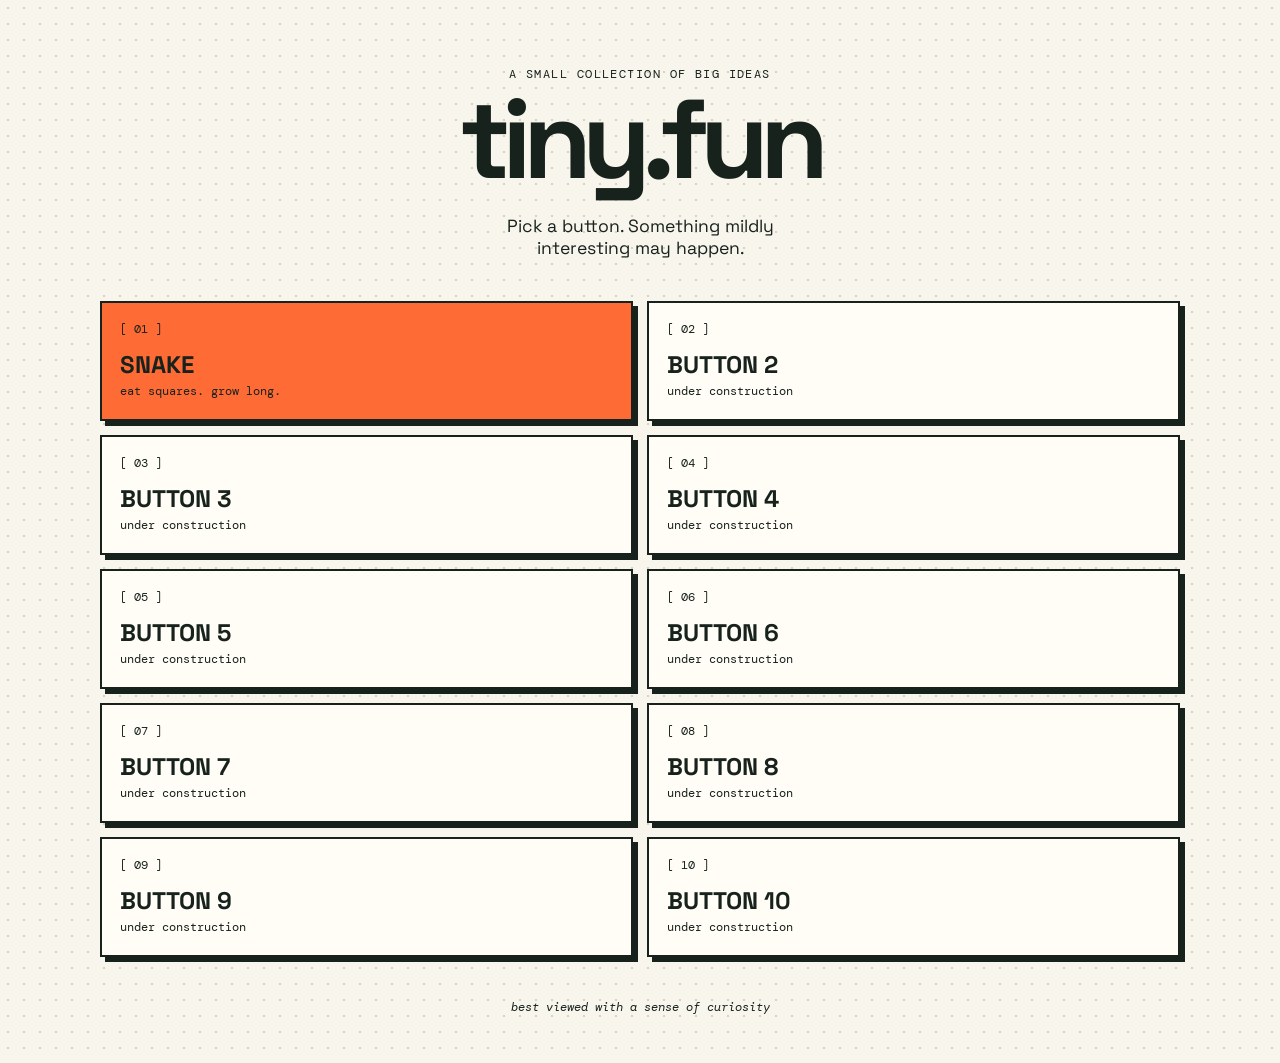
==== index.html @ 7348f9da "Init commit" ====
<!doctype html>
<html lang="en">
  <head>
    <meta charset="UTF-8" />
    <meta name="viewport" content="width=device-width, initial-scale=1.0" />
    <title>tiny.fun</title>
    <link rel="stylesheet" href="styles.css" />
  </head>
  <body class="home-page">
    <main class="home-shell">
      <p class="eyebrow">A SMALL COLLECTION OF BIG IDEAS</p>
      <h1>tiny.fun</h1>
      <p class="intro">Pick a button. Something mildly interesting may happen.</p>

      <nav class="experiment-grid" aria-label="Experiments">
        <a class="ascii-button featured" href="snake.html"><span>[ 01 ]</span><strong>SNAKE</strong><small>eat squares. grow long.</small></a>
        <a class="ascii-button" href="wip.html?button=2"><span>[ 02 ]</span><strong>BUTTON 2</strong><small>under construction</small></a>
        <a class="ascii-button" href="wip.html?button=3"><span>[ 03 ]</span><strong>BUTTON 3</strong><small>under construction</small></a>
        <a class="ascii-button" href="wip.html?button=4"><span>[ 04 ]</span><strong>BUTTON 4</strong><small>under construction</small></a>
        <a class="ascii-button" href="wip.html?button=5"><span>[ 05 ]</span><strong>BUTTON 5</strong><small>under construction</small></a>
        <a class="ascii-button" href="wip.html?button=6"><span>[ 06 ]</span><strong>BUTTON 6</strong><small>under construction</small></a>
        <a class="ascii-button" href="wip.html?button=7"><span>[ 07 ]</span><strong>BUTTON 7</strong><small>under construction</small></a>
        <a class="ascii-button" href="wip.html?button=8"><span>[ 08 ]</span><strong>BUTTON 8</strong><small>under construction</small></a>
        <a class="ascii-button" href="wip.html?button=9"><span>[ 09 ]</span><strong>BUTTON 9</strong><small>under construction</small></a>
        <a class="ascii-button" href="wip.html?button=10"><span>[ 10 ]</span><strong>BUTTON 10</strong><small>under construction</small></a>
      </nav>
      <p class="footer-note">best viewed with a sense of curiosity</p>
    </main>
  </body>
</html>
---- styles.css ----
@import url('https://fonts.googleapis.com/css2?family=DM+Mono:ital@0;1&family=Space+Grotesk:wght@400;500;600;700&display=swap');
:root{--ink:#17221d;--paper:#f8f5ec;--orange:#ff6b35;--yellow:#ffd447}*{box-sizing:border-box}body{min-height:100vh;margin:0;color:var(--ink);background:var(--paper);font-family:'Space Grotesk',Arial,sans-serif}.home-page{background-image:radial-gradient(#d8d2c3 1px,transparent 1px);background-size:16px 16px}.home-shell,.game-shell,.wip-shell{width:min(1080px,calc(100% - 40px));margin:0 auto}.home-shell{padding:66px 0 48px;text-align:center}.eyebrow{margin:0 0 10px;font:12px 'DM Mono',monospace;letter-spacing:.12em}h1{margin:0;font-size:clamp(3rem,9vw,7rem);line-height:.85;letter-spacing:-.08em}.intro{max-width:350px;margin:28px auto 42px;font-size:1.1rem}.experiment-grid{display:grid;grid-template-columns:repeat(2,minmax(0,1fr));gap:14px;text-align:left}.ascii-button{min-height:120px;padding:18px;color:inherit;background:#fffdf6;border:2px solid var(--ink);box-shadow:5px 5px 0 var(--ink);text-decoration:none;transition:.13s}.ascii-button:hover,.ascii-button:focus-visible{transform:translate(4px,4px);box-shadow:1px 1px 0 var(--ink);background:var(--yellow);outline:none}.ascii-button.featured{background:var(--orange)}.ascii-button span,.ascii-button small{display:block;font:12px 'DM Mono',monospace}.ascii-button strong{display:block;margin:12px 0 3px;font-size:1.5rem}.footer-note{margin:42px 0 0;font:italic 12px 'DM Mono',monospace}.wip-page{display:grid;min-height:100vh;place-items:center;background:var(--yellow)}.wip-shell{max-width:700px;padding:40px 0;text-align:center}.wip-shell h1{font-size:clamp(3.5rem,12vw,7.5rem)}.wip-shell>p:last-child{font:16px 'DM Mono',monospace}.back-link{color:inherit;font:13px 'DM Mono',monospace}.workers{margin:42px auto 26px;overflow:auto;padding:20px;color:#fffdf6;background:var(--ink);font:clamp(10px,2.6vw,16px) 'DM Mono',monospace;line-height:1.25;text-align:left}.snake-page{background:#d6efca}.game-shell{max-width:860px;padding:38px 0}.game-heading{display:flex;align-items:end;justify-content:space-between;gap:20px}.game-heading h1{margin-top:20px;font-size:clamp(3.5rem,10vw,6rem)}.score{margin:0 0 4px;font:16px 'DM Mono',monospace}.game-help{margin:30px 0 18px;font:13px 'DM Mono',monospace}kbd{display:inline-block;min-width:22px;margin:0 2px;padding:1px 4px;border:1px solid;border-radius:2px;font:inherit;text-align:center}.game-wrap{position:relative;width:fit-content;max-width:100%;margin:auto}.board{margin:0;overflow:auto;padding:18px;color:#d6efca;background:var(--ink);font:clamp(9px,2.3vw,16px)/1.25 'DM Mono',monospace;outline:none}.board:focus-visible{outline:3px solid var(--orange);outline-offset:4px}.game-over{position:absolute;inset:0;display:grid;place-content:center;gap:12px;color:#fff;background:rgb(23 34 29 / .86);text-align:center}.game-over p{margin:0;font:2rem 'DM Mono',monospace}.game-over button{padding:10px 18px;color:var(--ink);background:var(--yellow);border:2px solid white;cursor:pointer;font:15px 'DM Mono',monospace}@media(max-width:600px){.home-shell,.game-shell,.wip-shell{width:min(100% - 28px,1080px)}.home-shell{padding-top:44px}.experiment-grid{grid-template-columns:1fr}.ascii-button{min-height:100px}.game-heading{align-items:start;flex-direction:column}.score{margin:0}.board{padding:10px}}
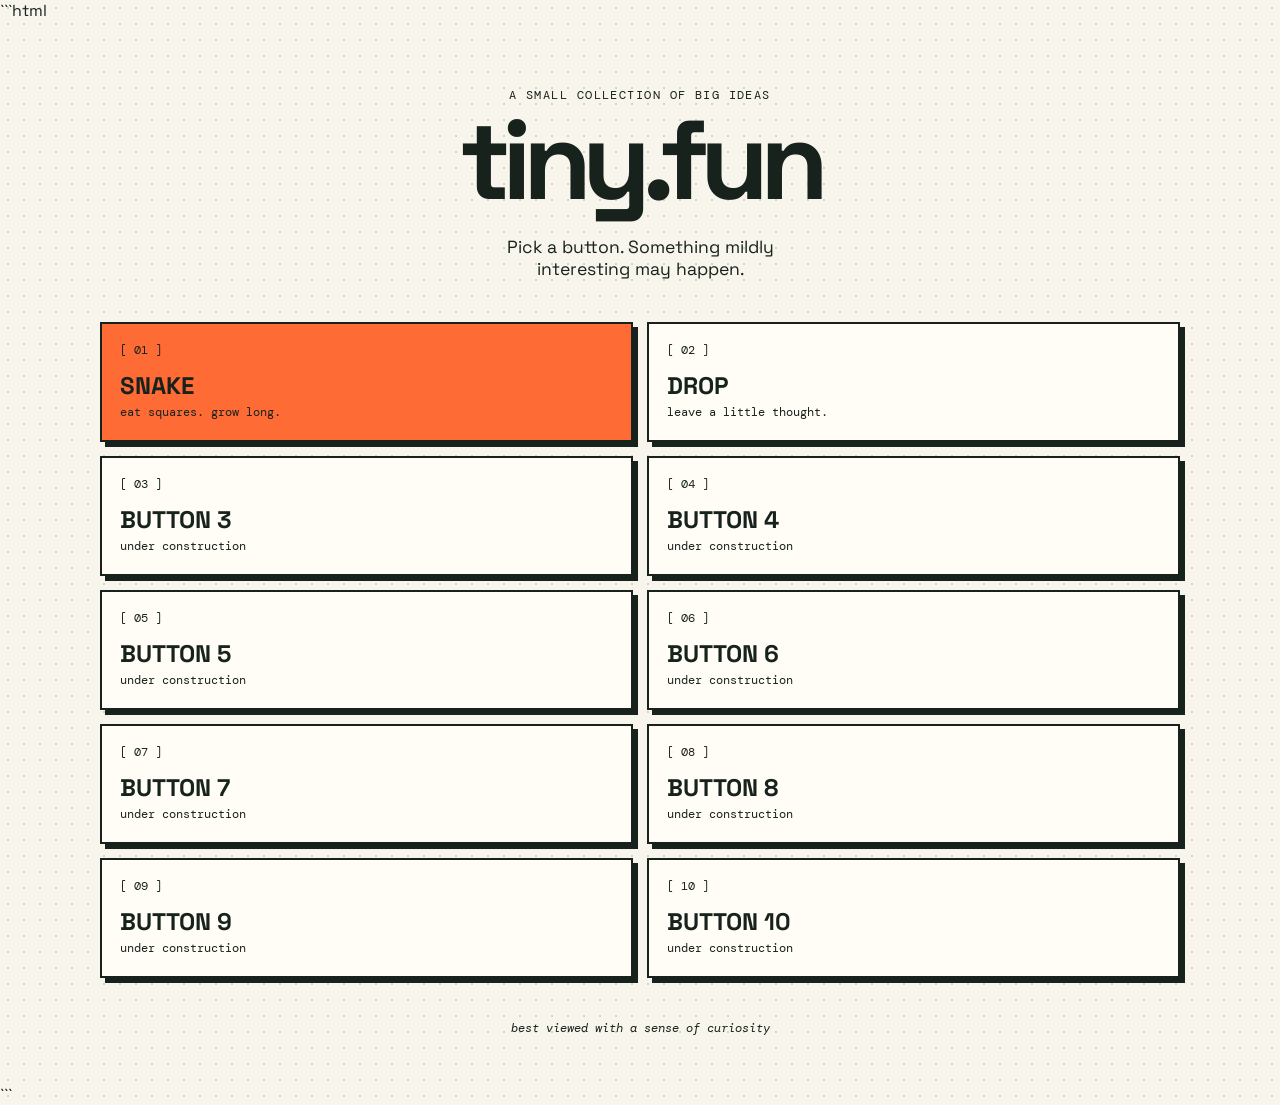
==== commit eaa9ed6b: "adding notes" ====
--- a/index.html
+++ b/index.html
@@ -1,3 +1,4 @@
+```html
 <!doctype html>
 <html lang="en">
   <head>
@@ -6,6 +7,7 @@
     <title>tiny.fun</title>
     <link rel="stylesheet" href="styles.css" />
   </head>
+
   <body class="home-page">
     <main class="home-shell">
       <p class="eyebrow">A SMALL COLLECTION OF BIG IDEAS</p>
@@ -13,18 +15,70 @@
       <p class="intro">Pick a button. Something mildly interesting may happen.</p>
 
       <nav class="experiment-grid" aria-label="Experiments">
-        <a class="ascii-button featured" href="snake.html"><span>[ 01 ]</span><strong>SNAKE</strong><small>eat squares. grow long.</small></a>
-        <a class="ascii-button" href="wip.html?button=2"><span>[ 02 ]</span><strong>BUTTON 2</strong><small>under construction</small></a>
-        <a class="ascii-button" href="wip.html?button=3"><span>[ 03 ]</span><strong>BUTTON 3</strong><small>under construction</small></a>
-        <a class="ascii-button" href="wip.html?button=4"><span>[ 04 ]</span><strong>BUTTON 4</strong><small>under construction</small></a>
-        <a class="ascii-button" href="wip.html?button=5"><span>[ 05 ]</span><strong>BUTTON 5</strong><small>under construction</small></a>
-        <a class="ascii-button" href="wip.html?button=6"><span>[ 06 ]</span><strong>BUTTON 6</strong><small>under construction</small></a>
-        <a class="ascii-button" href="wip.html?button=7"><span>[ 07 ]</span><strong>BUTTON 7</strong><small>under construction</small></a>
-        <a class="ascii-button" href="wip.html?button=8"><span>[ 08 ]</span><strong>BUTTON 8</strong><small>under construction</small></a>
-        <a class="ascii-button" href="wip.html?button=9"><span>[ 09 ]</span><strong>BUTTON 9</strong><small>under construction</small></a>
-        <a class="ascii-button" href="wip.html?button=10"><span>[ 10 ]</span><strong>BUTTON 10</strong><small>under construction</small></a>
+        <a class="ascii-button featured" href="snake.html">
+          <span>[ 01 ]</span>
+          <strong>SNAKE</strong>
+          <small>eat squares. grow long.</small>
+        </a>
+
+        <!-- CHANGED: Button 2 now links to the notes experiment -->
+        <a class="ascii-button" href="notes.html">
+          <span>[ 02 ]</span>
+          <strong>DROP</strong>
+          <small>leave a little thought.</small>
+        </a>
+
+        <a class="ascii-button" href="wip.html?button=3">
+          <span>[ 03 ]</span>
+          <strong>BUTTON 3</strong>
+          <small>under construction</small>
+        </a>
+
+        <a class="ascii-button" href="wip.html?button=4">
+          <span>[ 04 ]</span>
+          <strong>BUTTON 4</strong>
+          <small>under construction</small>
+        </a>
+
+        <a class="ascii-button" href="wip.html?button=5">
+          <span>[ 05 ]</span>
+          <strong>BUTTON 5</strong>
+          <small>under construction</small>
+        </a>
+
+        <a class="ascii-button" href="wip.html?button=6">
+          <span>[ 06 ]</span>
+          <strong>BUTTON 6</strong>
+          <small>under construction</small>
+        </a>
+
+        <a class="ascii-button" href="wip.html?button=7">
+          <span>[ 07 ]</span>
+          <strong>BUTTON 7</strong>
+          <small>under construction</small>
+        </a>
+
+        <a class="ascii-button" href="wip.html?button=8">
+          <span>[ 08 ]</span>
+          <strong>BUTTON 8</strong>
+          <small>under construction</small>
+        </a>
+
+        <a class="ascii-button" href="wip.html?button=9">
+          <span>[ 09 ]</span>
+          <strong>BUTTON 9</strong>
+          <small>under construction</small>
+        </a>
+
+        <a class="ascii-button" href="wip.html?button=10">
+          <span>[ 10 ]</span>
+          <strong>BUTTON 10</strong>
+          <small>under construction</small>
+        </a>
       </nav>
+
       <p class="footer-note">best viewed with a sense of curiosity</p>
     </main>
   </body>
 </html>
+```
--- a/styles.css
+++ b/styles.css
@@ -1,2 +1,266 @@
 @import url('https://fonts.googleapis.com/css2?family=DM+Mono:ital@0;1&family=Space+Grotesk:wght@400;500;600;700&display=swap');
-:root{--ink:#17221d;--paper:#f8f5ec;--orange:#ff6b35;--yellow:#ffd447}*{box-sizing:border-box}body{min-height:100vh;margin:0;color:var(--ink);background:var(--paper);font-family:'Space Grotesk',Arial,sans-serif}.home-page{background-image:radial-gradient(#d8d2c3 1px,transparent 1px);background-size:16px 16px}.home-shell,.game-shell,.wip-shell{width:min(1080px,calc(100% - 40px));margin:0 auto}.home-shell{padding:66px 0 48px;text-align:center}.eyebrow{margin:0 0 10px;font:12px 'DM Mono',monospace;letter-spacing:.12em}h1{margin:0;font-size:clamp(3rem,9vw,7rem);line-height:.85;letter-spacing:-.08em}.intro{max-width:350px;margin:28px auto 42px;font-size:1.1rem}.experiment-grid{display:grid;grid-template-columns:repeat(2,minmax(0,1fr));gap:14px;text-align:left}.ascii-button{min-height:120px;padding:18px;color:inherit;background:#fffdf6;border:2px solid var(--ink);box-shadow:5px 5px 0 var(--ink);text-decoration:none;transition:.13s}.ascii-button:hover,.ascii-button:focus-visible{transform:translate(4px,4px);box-shadow:1px 1px 0 var(--ink);background:var(--yellow);outline:none}.ascii-button.featured{background:var(--orange)}.ascii-button span,.ascii-button small{display:block;font:12px 'DM Mono',monospace}.ascii-button strong{display:block;margin:12px 0 3px;font-size:1.5rem}.footer-note{margin:42px 0 0;font:italic 12px 'DM Mono',monospace}.wip-page{display:grid;min-height:100vh;place-items:center;background:var(--yellow)}.wip-shell{max-width:700px;padding:40px 0;text-align:center}.wip-shell h1{font-size:clamp(3.5rem,12vw,7.5rem)}.wip-shell>p:last-child{font:16px 'DM Mono',monospace}.back-link{color:inherit;font:13px 'DM Mono',monospace}.workers{margin:42px auto 26px;overflow:auto;padding:20px;color:#fffdf6;background:var(--ink);font:clamp(10px,2.6vw,16px) 'DM Mono',monospace;line-height:1.25;text-align:left}.snake-page{background:#d6efca}.game-shell{max-width:860px;padding:38px 0}.game-heading{display:flex;align-items:end;justify-content:space-between;gap:20px}.game-heading h1{margin-top:20px;font-size:clamp(3.5rem,10vw,6rem)}.score{margin:0 0 4px;font:16px 'DM Mono',monospace}.game-help{margin:30px 0 18px;font:13px 'DM Mono',monospace}kbd{display:inline-block;min-width:22px;margin:0 2px;padding:1px 4px;border:1px solid;border-radius:2px;font:inherit;text-align:center}.game-wrap{position:relative;width:fit-content;max-width:100%;margin:auto}.board{margin:0;overflow:auto;padding:18px;color:#d6efca;background:var(--ink);font:clamp(9px,2.3vw,16px)/1.25 'DM Mono',monospace;outline:none}.board:focus-visible{outline:3px solid var(--orange);outline-offset:4px}.game-over{position:absolute;inset:0;display:grid;place-content:center;gap:12px;color:#fff;background:rgb(23 34 29 / .86);text-align:center}.game-over p{margin:0;font:2rem 'DM Mono',monospace}.game-over button{padding:10px 18px;color:var(--ink);background:var(--yellow);border:2px solid white;cursor:pointer;font:15px 'DM Mono',monospace}@media(max-width:600px){.home-shell,.game-shell,.wip-shell{width:min(100% - 28px,1080px)}.home-shell{padding-top:44px}.experiment-grid{grid-template-columns:1fr}.ascii-button{min-height:100px}.game-heading{align-items:start;flex-direction:column}.score{margin:0}.board{padding:10px}}
+
+.game-over[hidden] {
+  display: none;
+}
+
+:root {
+  --ink: #17221d;
+  --paper: #f8f5ec;
+  --orange: #ff6b35;
+  --yellow: #ffd447;
+}
+
+* {
+  box-sizing: border-box;
+}
+
+body {
+  min-height: 100vh;
+  margin: 0;
+  color: var(--ink);
+  background: var(--paper);
+  font-family: 'Space Grotesk', Arial, sans-serif;
+}
+
+.home-page {
+  background-image: radial-gradient(#d8d2c3 1px, transparent 1px);
+  background-size: 16px 16px;
+}
+
+.home-shell,
+.game-shell,
+.wip-shell {
+  width: min(1080px, calc(100% - 40px));
+  margin: 0 auto;
+}
+
+.home-shell {
+  padding: 66px 0 48px;
+  text-align: center;
+}
+
+.eyebrow {
+  margin: 0 0 10px;
+  font: 12px 'DM Mono', monospace;
+  letter-spacing: 0.12em;
+}
+
+h1 {
+  margin: 0;
+  font-size: clamp(3rem, 9vw, 7rem);
+  line-height: 0.85;
+  letter-spacing: -0.08em;
+}
+
+.intro {
+  max-width: 350px;
+  margin: 28px auto 42px;
+  font-size: 1.1rem;
+}
+
+.experiment-grid {
+  display: grid;
+  grid-template-columns: repeat(2, minmax(0, 1fr));
+  gap: 14px;
+  text-align: left;
+}
+
+.ascii-button {
+  min-height: 120px;
+  padding: 18px;
+  color: inherit;
+  background: #fffdf6;
+  border: 2px solid var(--ink);
+  box-shadow: 5px 5px 0 var(--ink);
+  text-decoration: none;
+  transition: 0.13s;
+}
+
+.ascii-button:hover,
+.ascii-button:focus-visible {
+  transform: translate(4px, 4px);
+  box-shadow: 1px 1px 0 var(--ink);
+  background: var(--yellow);
+  outline: none;
+}
+
+.ascii-button.featured {
+  background: var(--orange);
+}
+
+.ascii-button span,
+.ascii-button small {
+  display: block;
+  font: 12px 'DM Mono', monospace;
+}
+
+.ascii-button strong {
+  display: block;
+  margin: 12px 0 3px;
+  font-size: 1.5rem;
+}
+
+.footer-note {
+  margin: 42px 0 0;
+  font: italic 12px 'DM Mono', monospace;
+}
+
+.wip-page {
+  display: grid;
+  min-height: 100vh;
+  place-items: center;
+  background: var(--yellow);
+}
+
+.wip-shell {
+  max-width: 700px;
+  padding: 40px 0;
+  text-align: center;
+}
+
+.wip-shell h1 {
+  font-size: clamp(3.5rem, 12vw, 7.5rem);
+}
+
+.wip-shell > p:last-child {
+  font: 16px 'DM Mono', monospace;
+}
+
+.back-link {
+  color: inherit;
+  font: 13px 'DM Mono', monospace;
+}
+
+.workers {
+  margin: 42px auto 26px;
+  overflow: auto;
+  padding: 20px;
+  color: #fffdf6;
+  background: var(--ink);
+  font: clamp(10px, 2.6vw, 16px) 'DM Mono', monospace;
+  line-height: 1.25;
+  text-align: left;
+}
+
+.snake-page {
+  background: #d6efca;
+}
+
+.game-shell {
+  max-width: 860px;
+  padding: 38px 0;
+}
+
+.game-heading {
+  display: flex;
+  align-items: end;
+  justify-content: space-between;
+  gap: 20px;
+}
+
+.game-heading h1 {
+  margin-top: 20px;
+  font-size: clamp(3.5rem, 10vw, 6rem);
+}
+
+.score {
+  margin: 0 0 4px;
+  font: 16px 'DM Mono', monospace;
+}
+
+.game-help {
+  margin: 30px 0 18px;
+  font: 13px 'DM Mono', monospace;
+}
+
+kbd {
+  display: inline-block;
+  min-width: 22px;
+  margin: 0 2px;
+  padding: 1px 4px;
+  border: 1px solid;
+  border-radius: 2px;
+  font: inherit;
+  text-align: center;
+}
+
+.game-wrap {
+  position: relative;
+  width: fit-content;
+  max-width: 100%;
+  margin: auto;
+}
+
+.board {
+  margin: 0;
+  overflow: auto;
+  padding: 18px;
+  color: #d6efca;
+  background: var(--ink);
+  font: clamp(9px, 2.3vw, 16px) / 1.25 'DM Mono', monospace;
+  outline: none;
+}
+
+.board:focus-visible {
+  outline: 3px solid var(--orange);
+  outline-offset: 4px;
+}
+
+.game-over {
+  position: absolute;
+  inset: 0;
+  display: grid;
+  place-content: center;
+  gap: 12px;
+  color: #fff;
+  background: rgb(23 34 29 / 0.86);
+  text-align: center;
+}
+
+.game-over p {
+  margin: 0;
+  font: 2rem 'DM Mono', monospace;
+}
+
+.game-over button {
+  padding: 10px 18px;
+  color: var(--ink);
+  background: var(--yellow);
+  border: 2px solid white;
+  cursor: pointer;
+  font: 15px 'DM Mono', monospace;
+}
+
+@media (max-width: 600px) {
+  .home-shell,
+  .game-shell,
+  .wip-shell {
+    width: min(100% - 28px, 1080px);
+  }
+
+  .home-shell {
+    padding-top: 44px;
+  }
+
+  .experiment-grid {
+    grid-template-columns: 1fr;
+  }
+
+  .ascii-button {
+    min-height: 100px;
+  }
+
+  .game-heading {
+    align-items: start;
+    flex-direction: column;
+  }
+
+  .score {
+    margin: 0;
+  }
+
+  .board {
+    padding: 10px;
+  }
+}
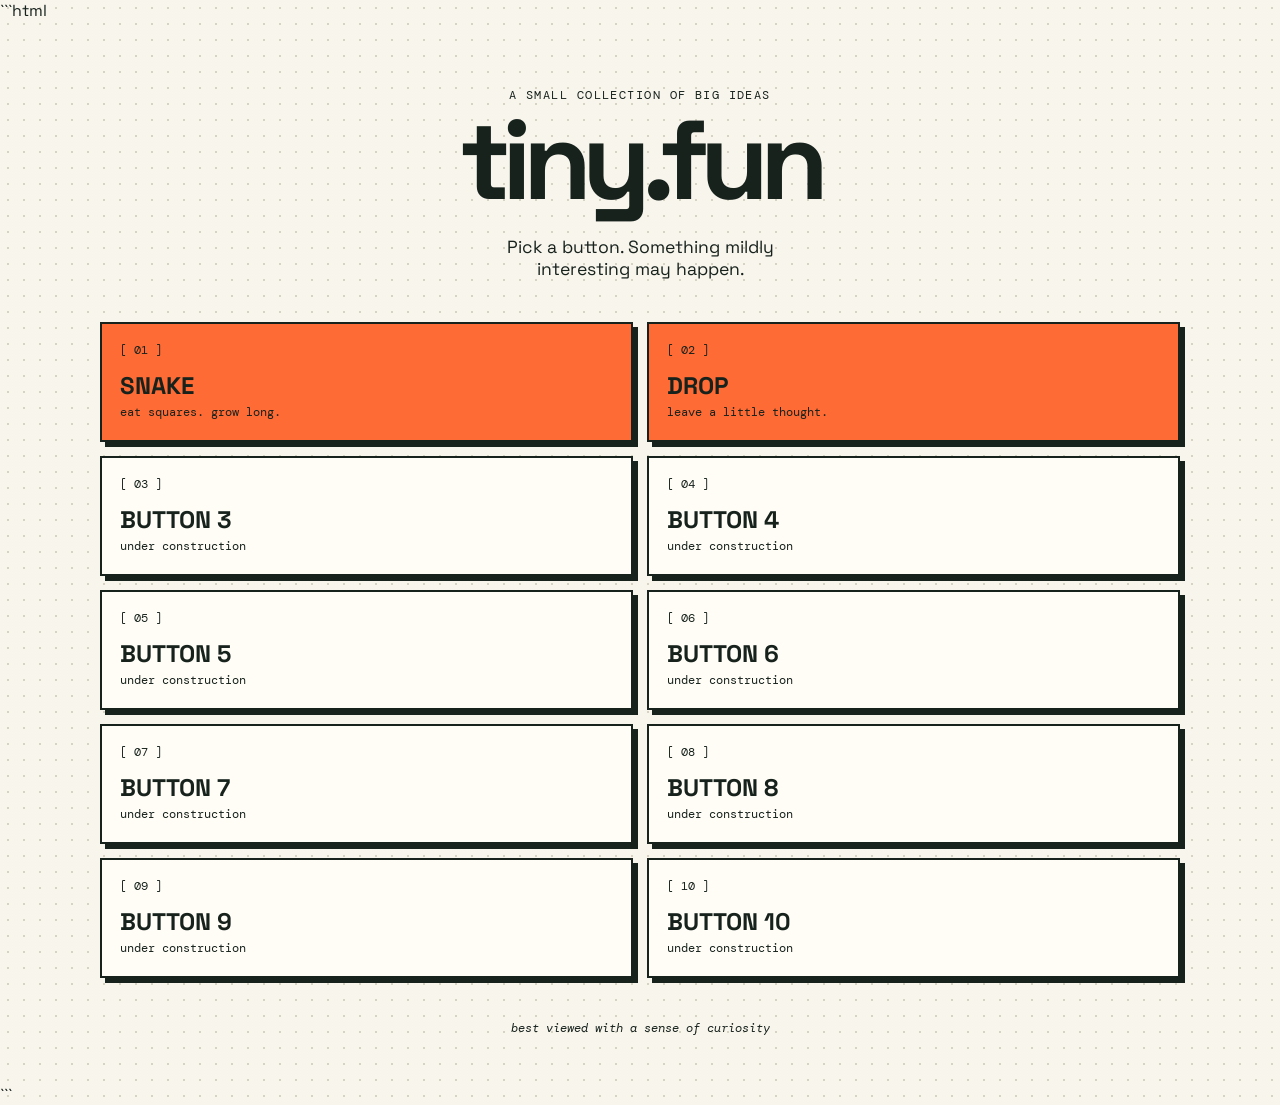
==== commit 82a1dcd1: "debug" ====
--- a/index.html
+++ b/index.html
@@ -22,7 +22,7 @@
         </a>
 
         <!-- CHANGED: Button 2 now links to the notes experiment -->
-        <a class="ascii-button" href="notes.html">
+        <a class="ascii-button featured" href="notes.html">
           <span>[ 02 ]</span>
           <strong>DROP</strong>
           <small>leave a little thought.</small>
--- a/styles.css
+++ b/styles.css
@@ -9,6 +9,7 @@
   --paper: #f8f5ec;
   --orange: #ff6b35;
   --yellow: #ffd447;
+  --purple: #b9a5f7;
 }
 
 * {
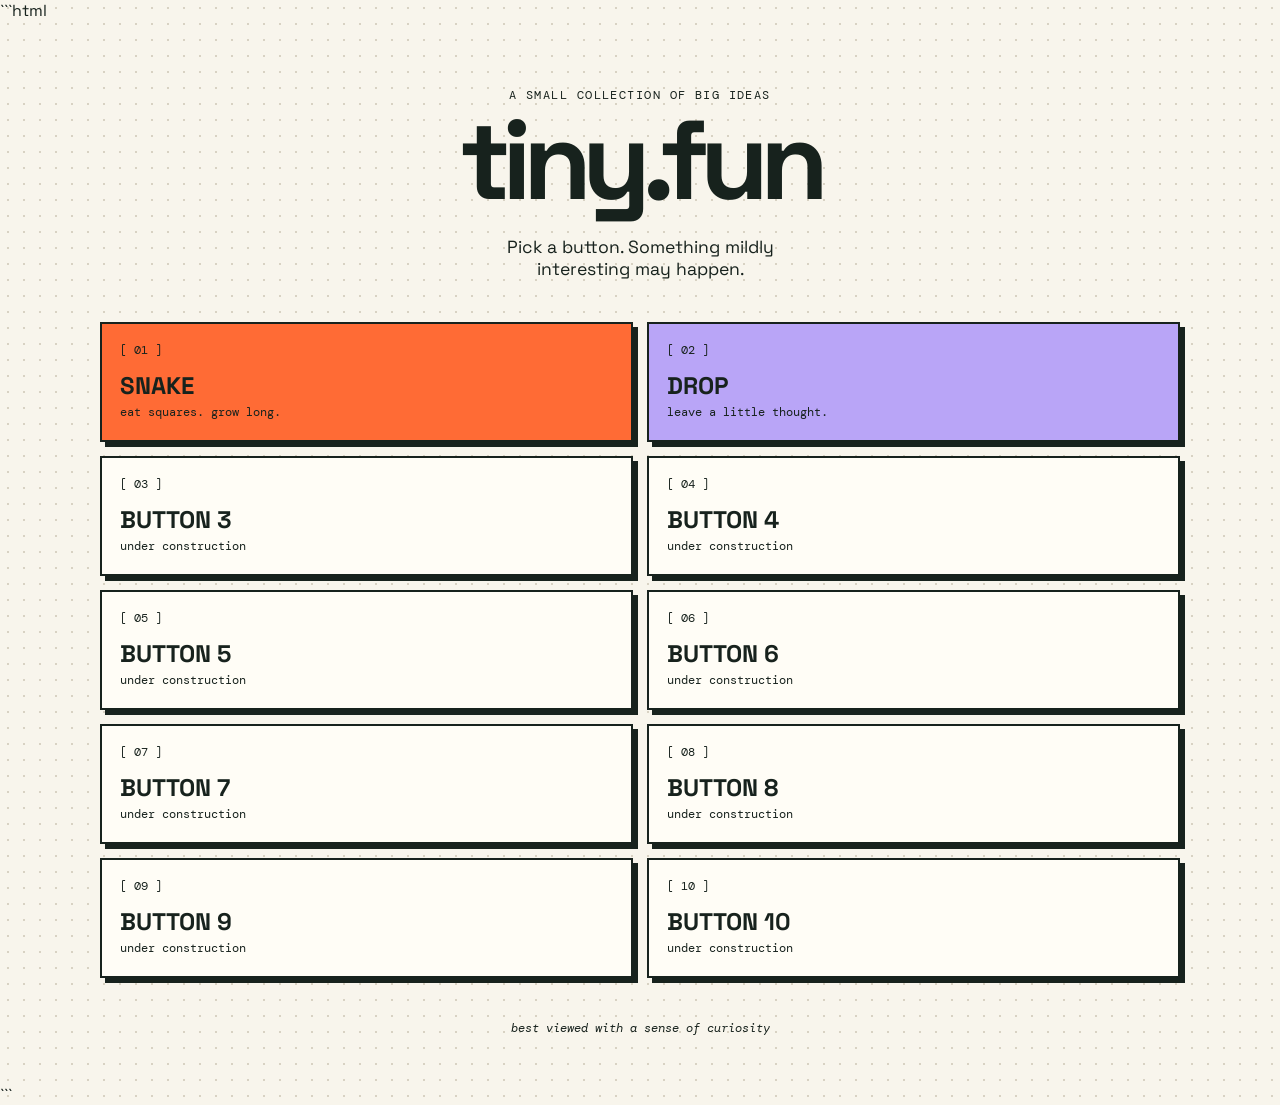
==== commit f0c967ab: "Build temporary draggable notes board" ====
--- a/index.html
+++ b/index.html
@@ -22,7 +22,7 @@
         </a>
 
         <!-- CHANGED: Button 2 now links to the notes experiment -->
-        <a class="ascii-button featured" href="notes.html">
+        <a class="ascii-button featured button-two" href="notes.html">
           <span>[ 02 ]</span>
           <strong>DROP</strong>
           <small>leave a little thought.</small>
@@ -81,4 +81,4 @@
     </main>
   </body>
 </html>
-```+```
--- a/styles.css
+++ b/styles.css
@@ -90,6 +90,15 @@
   background: var(--orange);
 }
 
+.ascii-button.button-two {
+  background: var(--purple);
+}
+
+.ascii-button.button-two:hover,
+.ascii-button.button-two:focus-visible {
+  background: #e1d7ff;
+}
+
 .ascii-button span,
 .ascii-button small {
   display: block;
@@ -131,6 +140,155 @@
 .back-link {
   color: inherit;
   font: 13px 'DM Mono', monospace;
+}
+
+.notes-page {
+  background-image: radial-gradient(#d8d2c3 1px, transparent 1px);
+  background-size: 16px 16px;
+}
+
+.notes-shell {
+  width: min(1080px, calc(100% - 40px));
+  min-height: 100vh;
+  margin: 0 auto;
+  padding: 36px 0 48px;
+}
+
+.notes-header {
+  display: grid;
+  grid-template-columns: 1fr auto 1fr;
+  align-items: center;
+  gap: 20px;
+}
+
+.notes-heading {
+  text-align: center;
+}
+
+.notes-heading .eyebrow {
+  margin-bottom: 12px;
+}
+
+.notes-heading h1 {
+  font-size: clamp(2.5rem, 6vw, 4.5rem);
+}
+
+.new-note-button,
+.dialog-actions button {
+  justify-self: end;
+  padding: 12px 16px;
+  color: var(--ink);
+  background: var(--yellow);
+  border: 2px solid var(--ink);
+  box-shadow: 4px 4px 0 var(--ink);
+  cursor: pointer;
+  font: 13px 'DM Mono', monospace;
+  transition: transform 0.13s, box-shadow 0.13s;
+}
+
+.new-note-button:hover,
+.new-note-button:focus-visible,
+.dialog-actions button:hover,
+.dialog-actions button:focus-visible {
+  transform: translate(3px, 3px);
+  box-shadow: 1px 1px 0 var(--ink);
+  outline: none;
+}
+
+.notes-hint {
+  margin: 26px 0 14px;
+  font: 12px 'DM Mono', monospace;
+  text-align: center;
+}
+
+.notes-canvas {
+  position: relative;
+  min-height: min(66vh, 620px);
+  overflow: hidden;
+  border: 2px dashed #aaa394;
+  background: rgb(255 253 246 / 0.55);
+}
+
+.note-card {
+  position: absolute;
+  width: min(220px, calc(100% - 24px));
+  min-height: 150px;
+  padding: 16px;
+  border: 2px solid var(--ink);
+  box-shadow: 5px 5px 0 rgb(23 34 29 / 0.2);
+  cursor: grab;
+  touch-action: none;
+  user-select: none;
+  white-space: pre-wrap;
+  overflow-wrap: anywhere;
+  font: 14px/1.5 'DM Mono', monospace;
+}
+
+.note-card:active {
+  cursor: grabbing;
+}
+
+.note-card:focus-visible {
+  outline: 3px solid var(--ink);
+  outline-offset: 3px;
+}
+
+.note-dialog {
+  width: min(440px, calc(100% - 32px));
+  padding: 26px;
+  color: var(--ink);
+  background: var(--paper);
+  border: 2px solid var(--ink);
+  box-shadow: 8px 8px 0 var(--ink);
+}
+
+.note-dialog::backdrop {
+  background: rgb(23 34 29 / 0.55);
+}
+
+.note-dialog h2 {
+  margin: 0 0 18px;
+  font-size: 1.5rem;
+}
+
+.note-dialog textarea {
+  display: block;
+  width: 100%;
+  resize: vertical;
+  padding: 12px;
+  color: var(--ink);
+  background: #fffdf6;
+  border: 2px solid var(--ink);
+  font: 14px/1.5 'DM Mono', monospace;
+}
+
+.note-dialog textarea:focus-visible {
+  outline: 3px solid var(--purple);
+  outline-offset: 2px;
+}
+
+.dialog-actions {
+  display: flex;
+  justify-content: flex-end;
+  gap: 12px;
+  margin-top: 20px;
+}
+
+.dialog-actions .dialog-cancel {
+  background: #fffdf6;
+}
+
+.dialog-actions .dialog-create {
+  background: var(--purple);
+}
+
+.visually-hidden {
+  position: absolute;
+  width: 1px;
+  height: 1px;
+  overflow: hidden;
+  clip: rect(0, 0, 0, 0);
+  white-space: nowrap;
 }
 
 .workers {
@@ -257,6 +415,35 @@
     flex-direction: column;
   }
 
+  .notes-shell {
+    width: min(100% - 28px, 1080px);
+    padding-top: 24px;
+  }
+
+  .notes-header {
+    grid-template-columns: 1fr auto;
+    gap: 18px 12px;
+  }
+
+  .notes-heading {
+    grid-column: 1 / -1;
+    grid-row: 2;
+    text-align: left;
+  }
+
+  .notes-heading h1 {
+    font-size: clamp(2.7rem, 12vw, 4rem);
+  }
+
+  .notes-hint {
+    text-align: left;
+    line-height: 1.5;
+  }
+
+  .notes-canvas {
+    min-height: 68vh;
+  }
+
   .score {
     margin: 0;
   }
@@ -264,4 +451,4 @@
   .board {
     padding: 10px;
   }
-}+}
